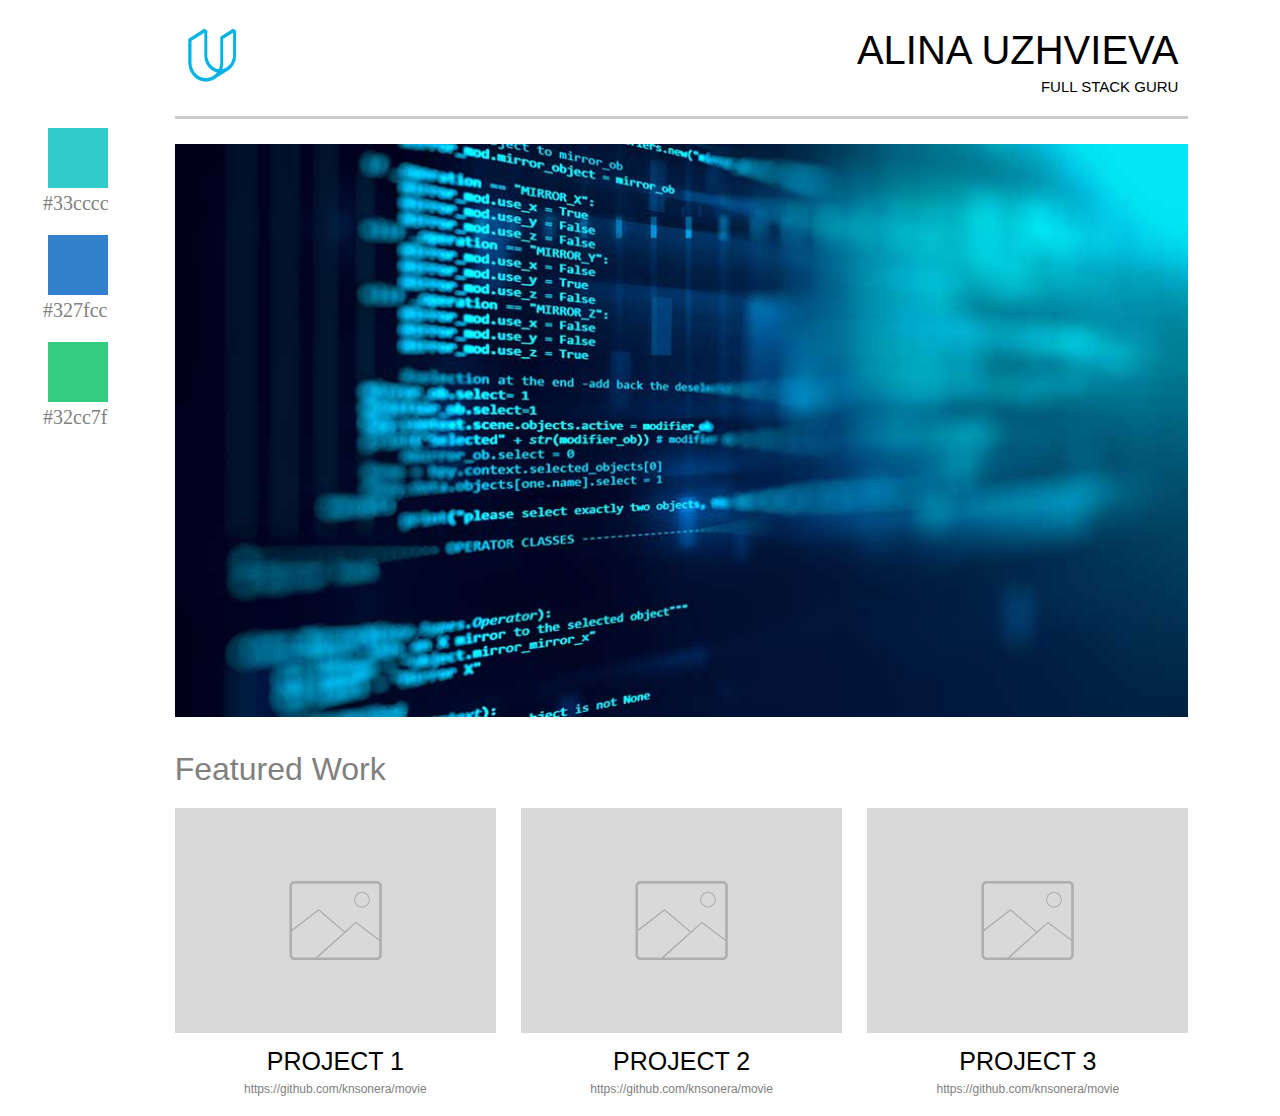
==== index.html @ fa200860 "Initial Commit" ====
<!DOCTYPE html>
<html>
<head>
  <meta charset="utf-8">
  <meta http-equiv="X-UA-Compatible" content="IE=edge">
  <meta name="viewport" content="width=device-width,initial-scale=1">
  <title>Portfolio</title>
  <link href="https://fonts.googleapis.com/css?family=Roboto:300,400,500" rel="stylesheet" type="text/css">
  <link rel="stylesheet" type="text/css" href="css/style.css">
  <link rel="stylesheet" type="text/css" href="css/responsive.css">
</head>
<body>
  <aside class="colors">
    <ul class="colors__inner">
      <li class="colors__next">
        <img class="colors__next__image" src="images/cyan.png">
        <span class="colors__next__code">#33cccc</span>
      </li>
      <li class="colors__next">
        <img class="colors__next__image" src="images/blue.png">
        <span class="colors__next__code">#327fcc</span>
      </li>
      <li class="colors__next">
        <img class="colors__next__image" src="images/green.png">
        <span class="colors__next__code">#32cc7f</span>
      </li>
    </ul>
  </aside>
  <main>
    <header>
      <div class="header__inner">
        <img class="header__logo" src="images/udacity_mark.png">
        <div class="header__title">
          <h1 class="header__fullname">Alina Uzhvieva</h1>
          <h4 class="header__jobtitle">Full Stack Guru</h4>
        </div>
      </div>
    </div>
    </header>
    <hr>
    <figure>
      <img class="main__image" src="images/coding.jpg">
    </figure>
    <section class="featured">
      <h3 class="featured__title">Featured Work</h3>
      <div class="featured__grid">
        <div class="featured__tile__first">
          <img class="featured__tile__image" src="images/placeholder_image.png">
          <h2 class="featured__tile__name">Project 1</h2>
          <p class="featured__tile__url">
            <a href="https://github.com/knsonera/movie">
              https://github.com/knsonera/movie
            </a>
          </p>
        </div>
        <div class=featured__tile>
          <img class="featured__tile__image" src="images/placeholder_image.png">
          <h2 class="featured__tile__name">Project 2</h2>
          <p class="featured__tile__url">
            <a href="https://github.com/knsonera/movie">
              https://github.com/knsonera/movie
            </a>
          </p>
        </div>
        <div class=featured__tile>
          <img class="featured__tile__image" src="images/placeholder_image.png">
          <h2 class="featured__tile__name">Project 3</h2>
          <p class="featured__tile__url">
            <a href="https://github.com/knsonera/movie">
              https://github.com/knsonera/movie
            </a>
          </p>
        </div>
      </div>
    </section>
  </main>
  <footer></footer>
</body>
</html>
---- css/style.css ----
body {
  width: 99%;
  display: flex;
  flex-wrap: wrap;
}

h1, h2, h3, h4, h5 {
  margin: 0;
  width: 100%;
}

section, div, main, figure {
  box-sizing: border-box;
}

header {
  height: 100px;
}

main {
  width:80%;
}

figure {
  margin: 0;
}

ul {
  list-style: none;
  padding: 0;
  margin: 0;
}

hr {
  display: block;
  height: 5px;
  border: 0;
  border-top: 3px solid #ccc;
  padding: 0;
  margin-bottom: 20px;
  clear: both;
}

a {
  text-decoration: none;
  color: grey;
}

a:hover {
  cursor: pointer;
}

.colors {
  height: 100%;
  width: 10%;
  float:right;
  z-index: 1;
  top: 0;
  left: 0;
  padding-top: 120px;
  margin-left: 30px;
  margin-right: 10px;
}

.colors__inner {
  display: block;
}

.colors__next {
  margin-bottom: 20px;
}

.colors__next__image {
  width: 60px;
  height: 60px;
  margin-left: 10px;
}

.colors__next__code {
  display: block;
  margin-left: 5px;
  font-size: 1.25em;
  color: grey;
}

.header__inner {
  width: 100%;
  display:flex;
  height:70px;
  align-items:flex-end;
  font-family:Arial;
  padding-right: 10px;
}

.header__logo {
  height: 70px;
  width: 75px;
  margin-right:auto;
  align-self: center;
  padding-top: 25px;
}

.header__title {
  margin-left:auto;
  align-self:baseline;
}

.header__fullname, .header__jobtitle {
  text-align: right;
  text-transform: uppercase;
}

.header__fullname {
  font-size: 40px;
  font-weight: lighter;
  padding-top: 20px;
}

.header__jobtitle {
  padding-top: 5px;
  font-size: 15px;
  font-weight: lighter;
}

.main__image {
  width: 100%;
}

.featured {
  width: 100%;
  margin-top: 30px;
}

.featured__title {
  display: block;
  font-size: 32px;
  color: grey;
  font-family:Arial;
  font-weight: normal;
  margin-bottom: 20px;
}

.featured__grid {
  display: flex;
  overflow: auto;
}

.featured__tile {
  display: inline-block;
  width: calc((100%-50px)/3);
  margin-left: 25px;
  flex-grow: 1;
}

.featured__tile__first {
  display: inline-block;
  width: calc((100%-20px)/3);
  margin-left: 0;
  flex-grow: 1;
}

.featured__tile__image {
  width: 100%;
}

.featured__tile__name {
  padding-top: 10px;
  font-size: 25px;
  text-align: center;
  text-transform: uppercase;
  font-family:Arial;
  font-weight: lighter;
}

.featured__tile__url {
  text-align: center;
  margin-top: 0.5em;
  font-family:Arial;
  font-weight: lighter;
  text-decoration: none;
  font-size: 12px;
}
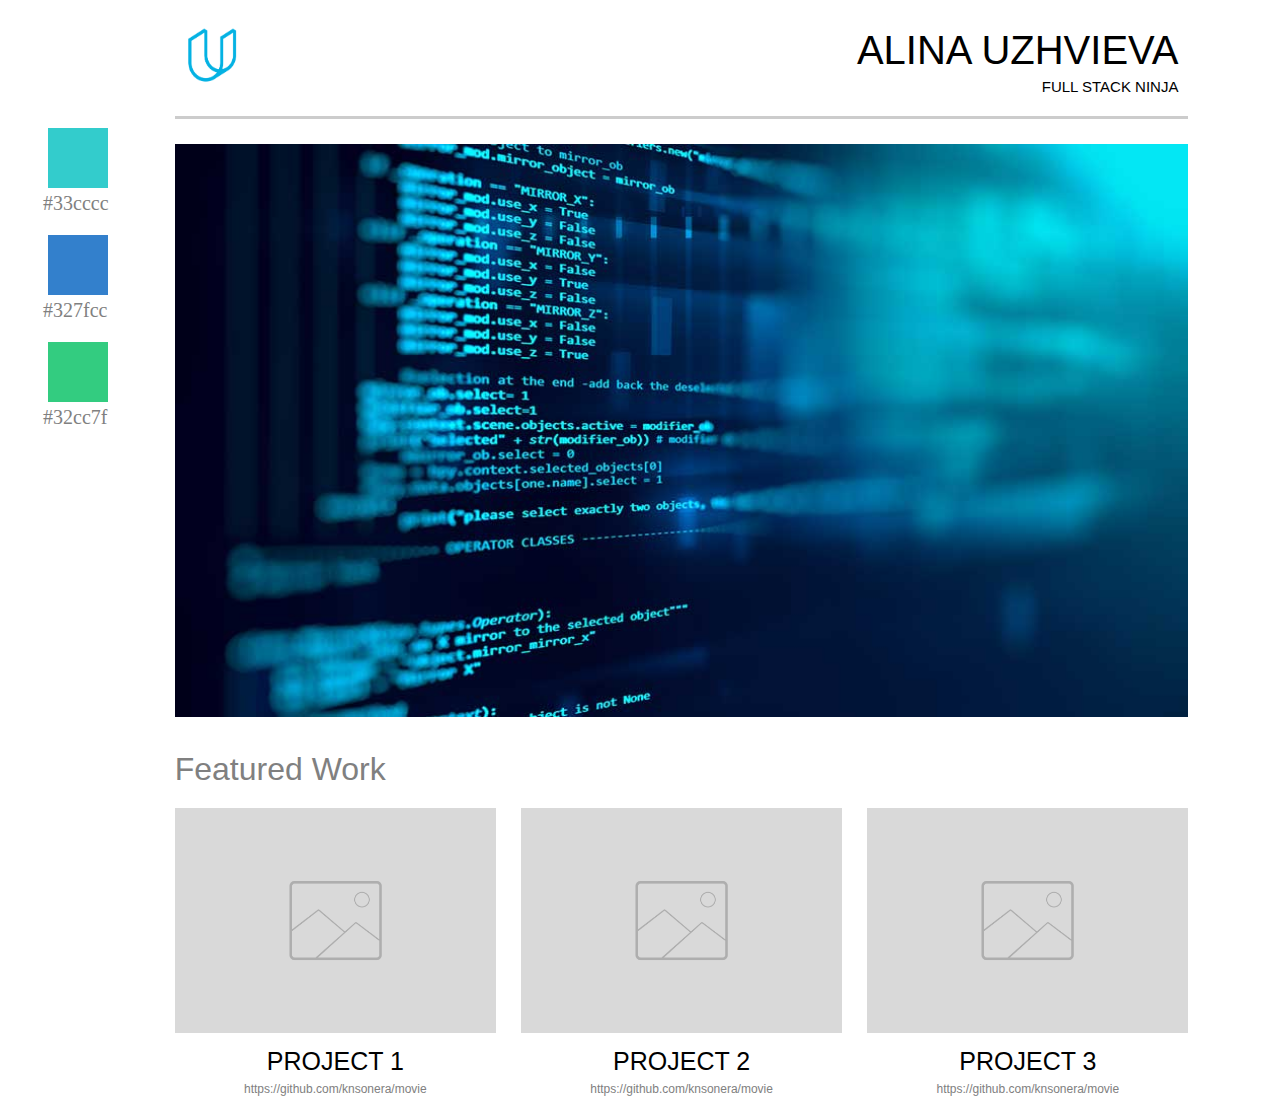
==== commit 9725f326: "fix: html/css validator warnings and errors" ====
--- a/index.html
+++ b/index.html
@@ -1,11 +1,12 @@
 <!DOCTYPE html>
-<html>
+<html lang="en">
 <head>
   <meta charset="utf-8">
   <meta http-equiv="X-UA-Compatible" content="IE=edge">
   <meta name="viewport" content="width=device-width,initial-scale=1">
   <title>Portfolio</title>
-  <link href="https://fonts.googleapis.com/css?family=Roboto:300,400,500" rel="stylesheet" type="text/css">
+  <link href="https://fonts.googleapis.com/css?family=Roboto:300,400,500"
+    rel="stylesheet" type="text/css">
   <link rel="stylesheet" type="text/css" href="css/style.css">
   <link rel="stylesheet" type="text/css" href="css/responsive.css">
 </head>
@@ -13,15 +14,15 @@
   <aside class="colors">
     <ul class="colors__inner">
       <li class="colors__next">
-        <img class="colors__next__image" src="images/cyan.png">
+        <img class="colors__next__image" src="images/cyan.png" alt="Cyan">
         <span class="colors__next__code">#33cccc</span>
       </li>
       <li class="colors__next">
-        <img class="colors__next__image" src="images/blue.png">
+        <img class="colors__next__image" src="images/blue.png" alt="Blue">
         <span class="colors__next__code">#327fcc</span>
       </li>
       <li class="colors__next">
-        <img class="colors__next__image" src="images/green.png">
+        <img class="colors__next__image" src="images/green.png" alt="Green">
         <span class="colors__next__code">#32cc7f</span>
       </li>
     </ul>
@@ -29,23 +30,23 @@
   <main>
     <header>
       <div class="header__inner">
-        <img class="header__logo" src="images/udacity_mark.png">
+        <img class="header__logo" src="images/udacity_mark.png" alt="Udacity">
         <div class="header__title">
           <h1 class="header__fullname">Alina Uzhvieva</h1>
-          <h4 class="header__jobtitle">Full Stack Guru</h4>
+          <h4 class="header__jobtitle">Full Stack Ninja</h4>
         </div>
       </div>
-    </div>
     </header>
     <hr>
     <figure>
-      <img class="main__image" src="images/coding.jpg">
+      <img class="main__image" src="images/coding.jpg" alt="Coding Image">
     </figure>
     <section class="featured">
       <h3 class="featured__title">Featured Work</h3>
       <div class="featured__grid">
         <div class="featured__tile__first">
-          <img class="featured__tile__image" src="images/placeholder_image.png">
+          <img class="featured__tile__image" src="images/placeholder_image.png"
+            alt="Project 1">
           <h2 class="featured__tile__name">Project 1</h2>
           <p class="featured__tile__url">
             <a href="https://github.com/knsonera/movie">
@@ -54,7 +55,8 @@
           </p>
         </div>
         <div class=featured__tile>
-          <img class="featured__tile__image" src="images/placeholder_image.png">
+          <img class="featured__tile__image" src="images/placeholder_image.png"
+            alt="Project 2">
           <h2 class="featured__tile__name">Project 2</h2>
           <p class="featured__tile__url">
             <a href="https://github.com/knsonera/movie">
@@ -63,7 +65,8 @@
           </p>
         </div>
         <div class=featured__tile>
-          <img class="featured__tile__image" src="images/placeholder_image.png">
+          <img class="featured__tile__image" src="images/placeholder_image.png"
+            alt="Project 3">
           <h2 class="featured__tile__name">Project 3</h2>
           <p class="featured__tile__url">
             <a href="https://github.com/knsonera/movie">
--- a/css/style.css
+++ b/css/style.css
@@ -147,14 +147,14 @@
 
 .featured__tile {
   display: inline-block;
-  width: calc((100%-50px)/3);
+  width: 30%;
   margin-left: 25px;
   flex-grow: 1;
 }
 
 .featured__tile__first {
   display: inline-block;
-  width: calc((100%-20px)/3);
+  width: 30%;
   margin-left: 0;
   flex-grow: 1;
 }
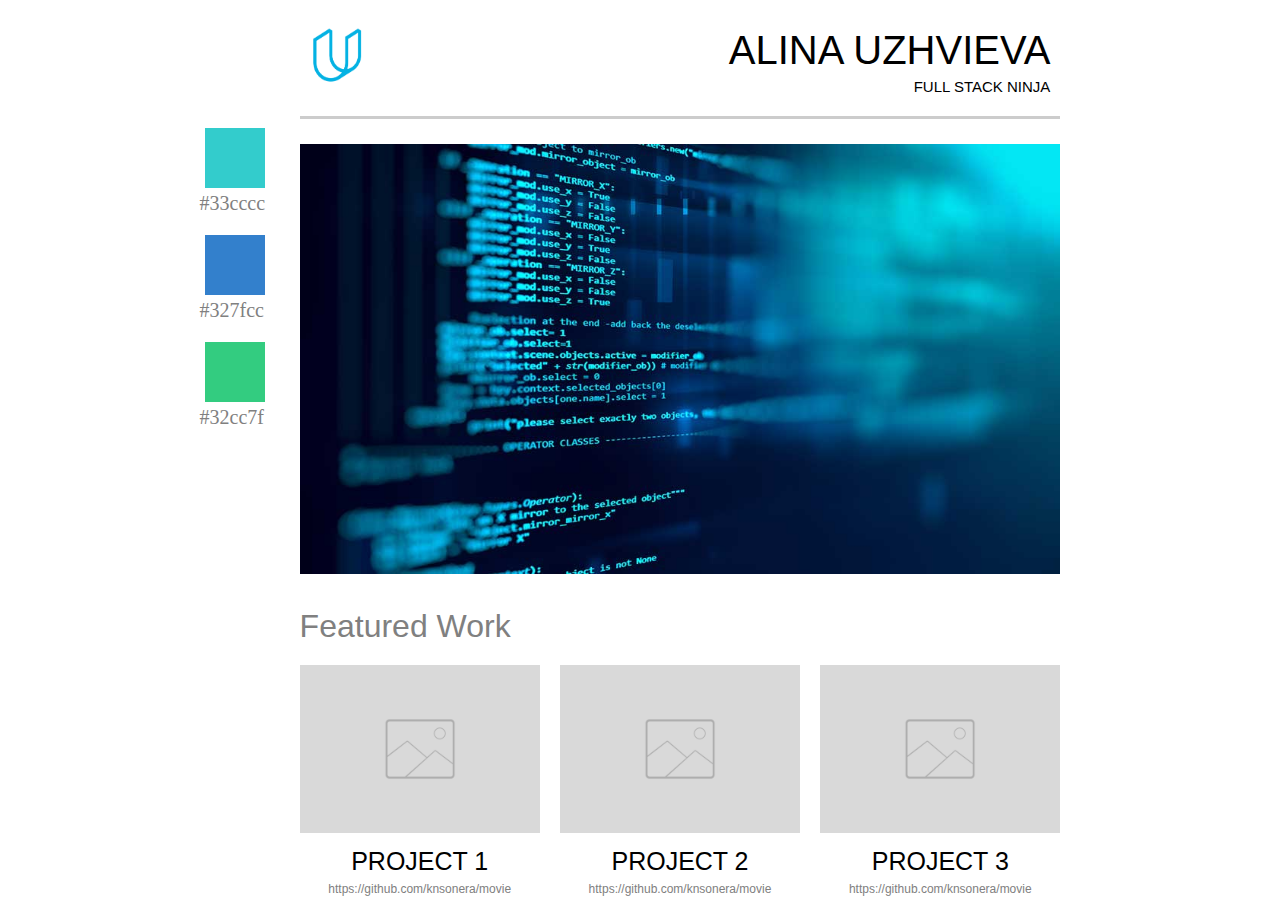
==== commit 2d3b7f3a: "added comments to stylesheets" ====
--- a/index.html
+++ b/index.html
@@ -1,5 +1,6 @@
 <!DOCTYPE html>
 <html lang="en">
+
 <head>
   <meta charset="utf-8">
   <meta http-equiv="X-UA-Compatible" content="IE=edge">
@@ -10,6 +11,7 @@
   <link rel="stylesheet" type="text/css" href="css/style.css">
   <link rel="stylesheet" type="text/css" href="css/responsive.css">
 </head>
+
 <body>
   <aside class="colors">
     <ul class="colors__inner">
@@ -27,6 +29,7 @@
       </li>
     </ul>
   </aside>
+
   <main>
     <header>
       <div class="header__inner">
@@ -37,10 +40,13 @@
         </div>
       </div>
     </header>
+
     <hr>
+
     <figure>
       <img class="main__image" src="images/coding.jpg" alt="Coding Image">
     </figure>
+
     <section class="featured">
       <h3 class="featured__title">Featured Work</h3>
       <div class="featured__grid">
@@ -76,7 +82,7 @@
         </div>
       </div>
     </section>
+
   </main>
-  <footer></footer>
 </body>
 </html>
--- a/css/style.css
+++ b/css/style.css
@@ -1,3 +1,9 @@
+/*
+ *
+ * Basic tag styles
+ *
+ */
+
 body {
   width: 99%;
   display: flex;
@@ -9,7 +15,7 @@
   width: 100%;
 }
 
-section, div, main, figure {
+section, div, main, figure, aside {
   box-sizing: border-box;
 }
 
@@ -50,20 +56,26 @@
   cursor: pointer;
 }
 
+/*
+ *
+ * Sidebar with RGB-colors
+ *
+ */
+
 .colors {
   height: 100%;
-  width: 10%;
+  width: 10%; /*Splitting space between sidebar and main section*/
   float:right;
   z-index: 1;
   top: 0;
   left: 0;
-  padding-top: 120px;
+  padding-top: 120px; /*Aligning with main section*/
   margin-left: 30px;
   margin-right: 10px;
 }
 
 .colors__inner {
-  display: block;
+  display: inline-block;
 }
 
 .colors__next {
@@ -83,11 +95,17 @@
   color: grey;
 }
 
+/*
+ *
+ * Header
+ *
+ */
+
 .header__inner {
   width: 100%;
   display:flex;
   height:70px;
-  align-items:flex-end;
+  align-items:flex-end; /*Title positioned at the right side of header*/
   font-family:Arial;
   padding-right: 10px;
 }
@@ -126,6 +144,12 @@
   width: 100%;
 }
 
+/*
+ *
+ * Featured projects
+ *
+ */
+
 .featured {
   width: 100%;
   margin-top: 30px;
@@ -140,22 +164,28 @@
   margin-bottom: 20px;
 }
 
+/*
+ *
+ * Featured project tiles
+ *
+ */
+
 .featured__grid {
-  display: flex;
+  display: flex; /*Three projects in a row*/
   overflow: auto;
 }
 
 .featured__tile {
   display: inline-block;
   width: 30%;
-  margin-left: 25px;
+  margin-left: 20px; /*Margin added to make some space between projects*/
   flex-grow: 1;
 }
 
 .featured__tile__first {
   display: inline-block;
   width: 30%;
-  margin-left: 0;
+  margin-left: 0; /*No margin before the first project*/
   flex-grow: 1;
 }
 
--- a/css/responsive.css
+++ b/css/responsive.css
@@ -0,0 +1,203 @@
+/*
+ *
+ * Mobile:
+ * - switched sidebar and main section for better look
+ * - small fonts
+ * - small icons
+ * - featured projects in one column
+ *
+ */
+
+@media screen and (max-width:600px)  {
+  main {
+    width:85%;
+  }
+
+  header {
+    height: 75px;
+  }
+
+  hr {
+    height: 3px;
+    margin-bottom: 10px;
+  }
+
+  .header {
+    width: 100%;
+    order: 0;
+  }
+
+  .header__fullname {
+    font-size: 25px;
+  }
+
+  .header__jobtitle {
+    font-size: 16px;
+  }
+
+  .colors {
+    order: 2;
+    height: 60px;
+    width: 13%;
+    padding-top: 100px;
+    margin-left: 0;
+    margin-right: 0;
+  }
+
+  .colors__next {
+    margin-bottom: 5px;
+  }
+
+  .colors__next__image {
+    width: 40px;
+    height: 40px;
+  }
+
+  .colors__next__code {
+    font-size: 14px;
+  }
+
+  .featured {
+    order: 1;
+    margin-top: 10px;
+  }
+
+  .featured__title {
+    padding-left: 10px;
+    font-size: 20px;
+    margin-bottom: 5px;
+  }
+
+  .featured__grid {
+    display: inline-block;
+  }
+
+  .featured__tile {
+    width: 100%;
+    margin-left: 0;
+  }
+
+  .featured__tile__first {
+    width: 100%;
+  }
+
+  .featured__tile__name {
+    font-size: 18px;
+    padding-top: 5px;
+  }
+
+  .featured__tile__url {
+    margin-top: 3px;
+  }
+}
+
+/*
+ *
+ * Tablet:
+ * - sidebar on the left
+ * - featured projects two in a row, two rows
+ * - adjusted fonts
+ * - adjusted icons
+ * - adjusted margins and paddings
+ *
+ */
+
+@media screen and (min-width:601px) and (max-width:900px)  {
+  .header__fullname {
+    font-size: 36px;
+  }
+
+  .header__jobtitle {
+    font-size: 18px;
+  }
+
+  .header__logo {
+    padding-top: 25px;
+  }
+
+  .colors {
+    width: 13%;
+    padding-top: 125px;
+    margin-left: 10px;
+    margin-right: 0;
+  }
+
+  .colors__next__image {
+    width: 50px;
+    height: 50px;
+  }
+
+  .colors__next__code {
+    font-size: 16px;
+  }
+
+  .featured {
+    margin-top: 10px;
+  }
+
+  .featured__title {
+    padding-left: 10px;
+    font-size: 28px;
+    margin-bottom: 10px;
+  }
+
+  .featured__tile {
+    margin-left: 15px;
+  }
+
+  .featured__tile__name {
+    font-size: 22px;
+    padding-top: 5px;
+  }
+
+  .featured__tile__url {
+    margin-top: 3px;
+  }
+
+  .featured__grid {
+    width: 100%;
+    display: inline-block;
+  }
+
+  .featured__tile {
+    width: 49.5%;
+    display: inline-block;
+    margin-left: 0;
+  }
+
+  .featured__tile__first {
+    width: 49.5%;
+    display: inline-block;
+  }
+}
+
+/* Minor breakpoint: slightly bigger icons and fonts */
+
+@media screen and (min-width:760px) {
+  .colors__next__image {
+    width: 60px;
+    height: 60px;
+  }
+
+  .colors__next__code {
+    font-size: 20px;
+  }
+}
+
+/*
+ *
+ * Desktop:
+ * - replicated design mockup
+ * - large fonts
+ * - large images and icons
+ * - automatic left and right margins after width: 951px 
+ *
+ */
+
+@media screen and (min-width:951px) {
+  body {
+    width: 951px;
+    margin-left: auto;
+    margin-right: auto;
+  }
+}
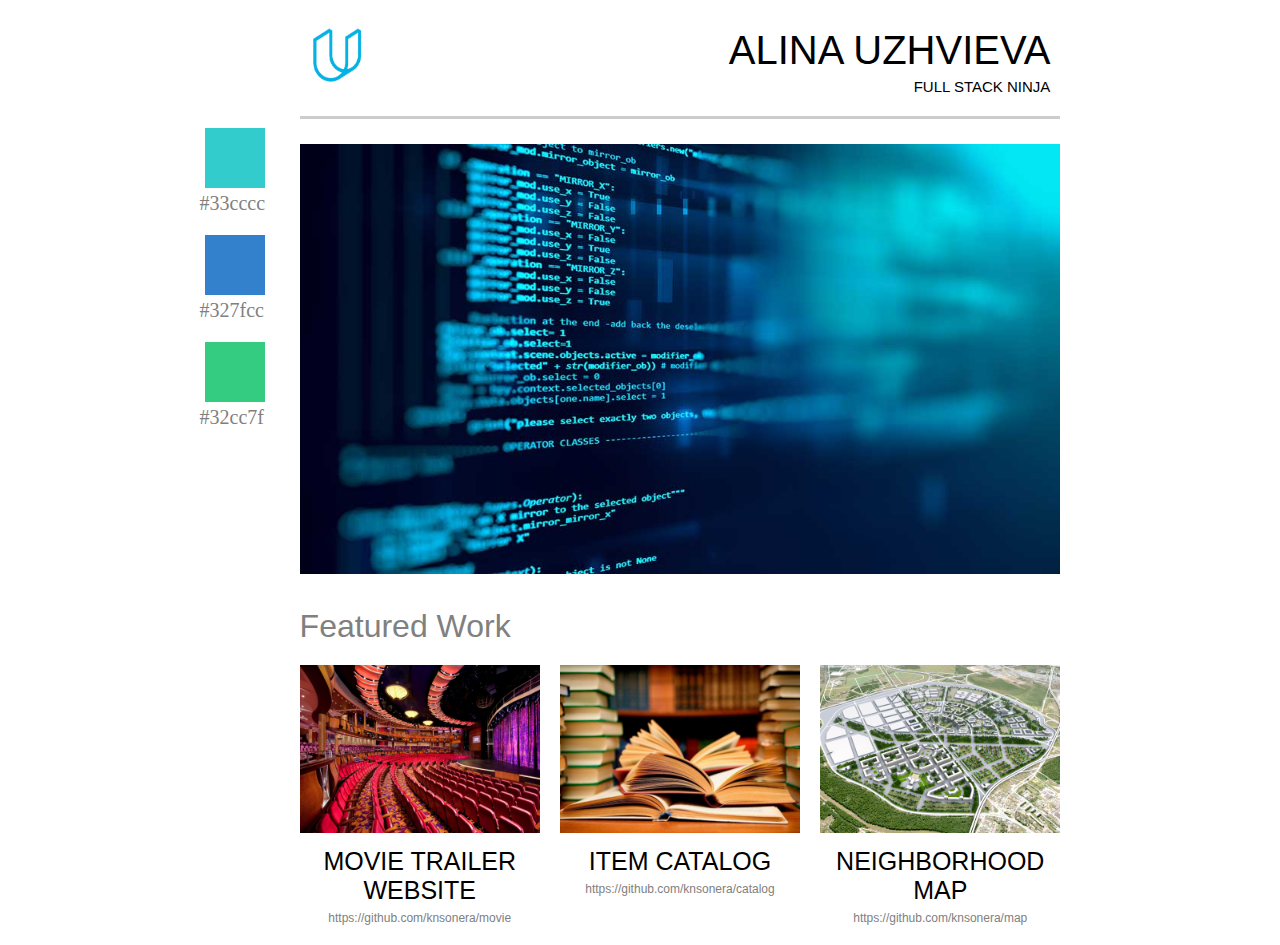
==== commit b2800293: "new project images and info" ====
--- a/index.html
+++ b/index.html
@@ -51,9 +51,9 @@
       <h3 class="featured__title">Featured Work</h3>
       <div class="featured__grid">
         <div class="featured__tile__first">
-          <img class="featured__tile__image" src="images/placeholder_image.png"
+          <img class="featured__tile__image" src="images/movie.jpg"
             alt="Project 1">
-          <h2 class="featured__tile__name">Project 1</h2>
+          <h2 class="featured__tile__name">Movie Trailer Website</h2>
           <p class="featured__tile__url">
             <a href="https://github.com/knsonera/movie">
               https://github.com/knsonera/movie
@@ -61,22 +61,22 @@
           </p>
         </div>
         <div class=featured__tile>
-          <img class="featured__tile__image" src="images/placeholder_image.png"
+          <img class="featured__tile__image" src="images/catalog.jpg"
             alt="Project 2">
-          <h2 class="featured__tile__name">Project 2</h2>
+          <h2 class="featured__tile__name">Item Catalog</h2>
           <p class="featured__tile__url">
-            <a href="https://github.com/knsonera/movie">
-              https://github.com/knsonera/movie
+            <a href="https://github.com/knsonera/catalog">
+              https://github.com/knsonera/catalog
             </a>
           </p>
         </div>
         <div class=featured__tile>
-          <img class="featured__tile__image" src="images/placeholder_image.png"
+          <img class="featured__tile__image" src="images/neighborhood.jpg"
             alt="Project 3">
-          <h2 class="featured__tile__name">Project 3</h2>
+          <h2 class="featured__tile__name">Neighborhood Map</h2>
           <p class="featured__tile__url">
-            <a href="https://github.com/knsonera/movie">
-              https://github.com/knsonera/movie
+            <a href="https://github.com/knsonera/map">
+              https://github.com/knsonera/map
             </a>
           </p>
         </div>
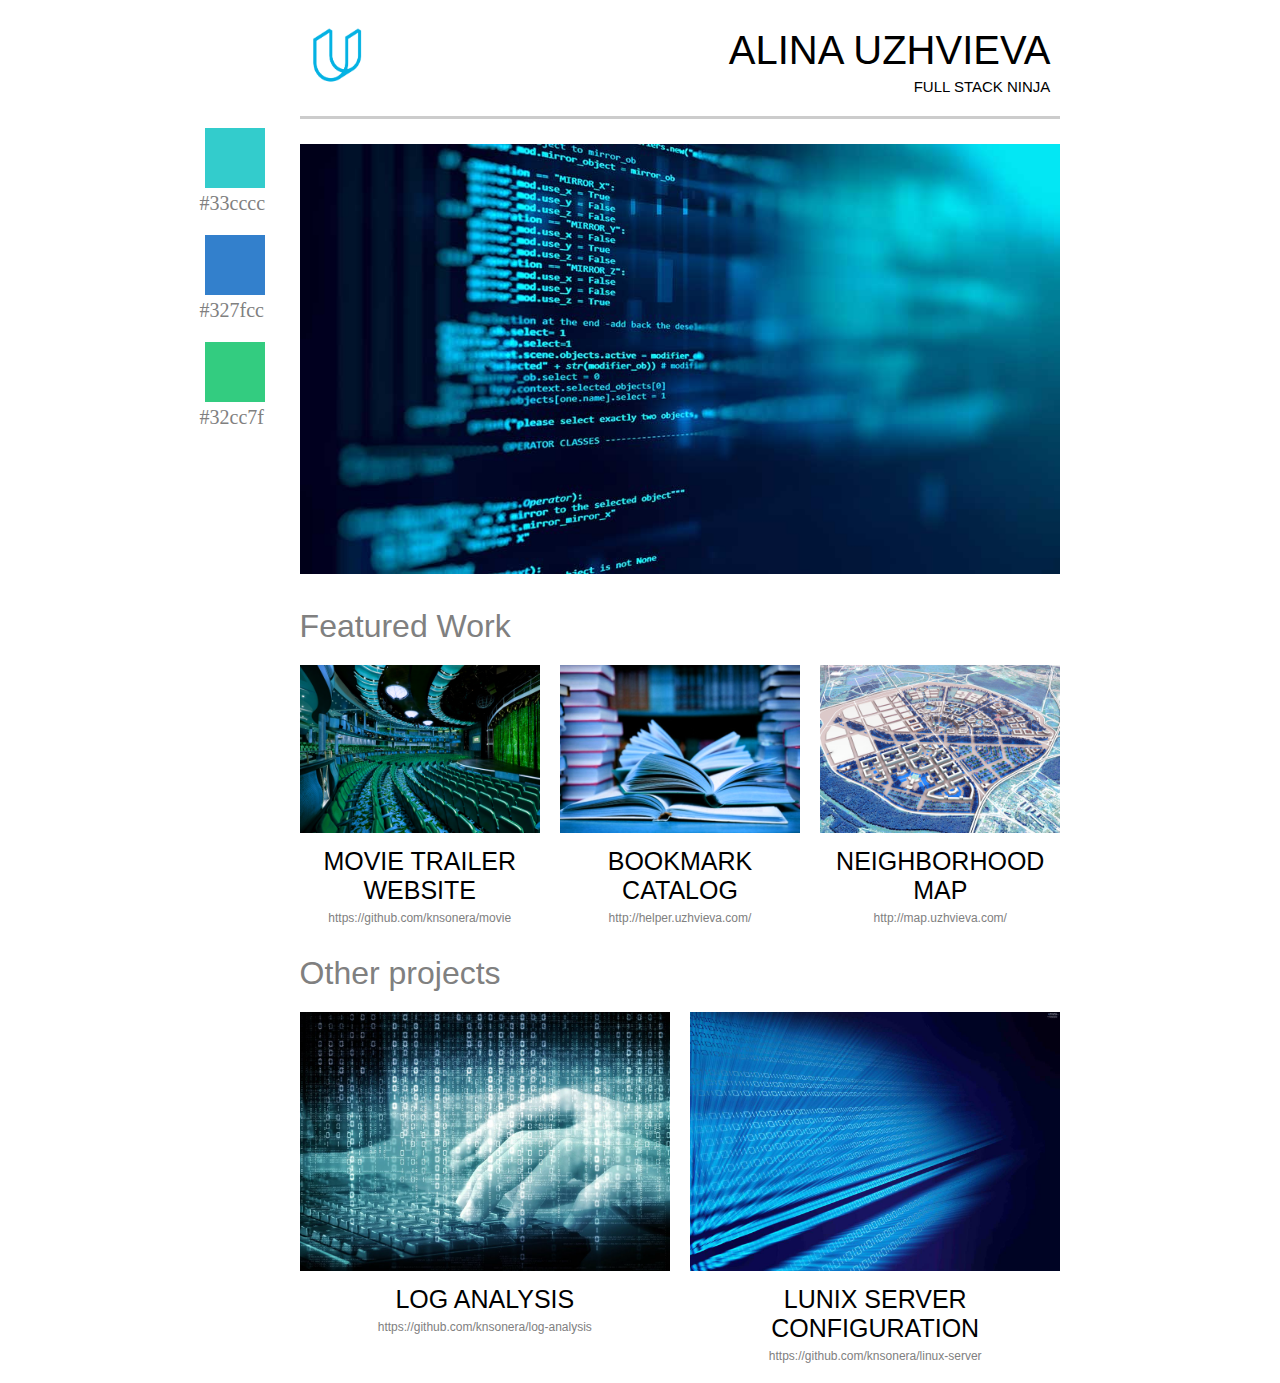
==== commit ab6f0b83: "added new projects and images" ====
--- a/index.html
+++ b/index.html
@@ -51,7 +51,7 @@
       <h3 class="featured__title">Featured Work</h3>
       <div class="featured__grid">
         <div class="featured__tile__first">
-          <img class="featured__tile__image" src="images/movie.jpg"
+          <img class="featured__tile__image" src="images/movie.png"
             alt="Project 1">
           <h2 class="featured__tile__name">Movie Trailer Website</h2>
           <p class="featured__tile__url">
@@ -61,22 +61,46 @@
           </p>
         </div>
         <div class=featured__tile>
-          <img class="featured__tile__image" src="images/catalog.jpg"
+          <img class="featured__tile__image" src="images/catalog.png"
             alt="Project 2">
-          <h2 class="featured__tile__name">Item Catalog</h2>
+          <h2 class="featured__tile__name">Bookmark Catalog</h2>
           <p class="featured__tile__url">
-            <a href="https://github.com/knsonera/catalog">
-              https://github.com/knsonera/catalog
+            <a href="http://helper.uzhvieva.com/">
+              http://helper.uzhvieva.com/
             </a>
           </p>
         </div>
         <div class=featured__tile>
-          <img class="featured__tile__image" src="images/neighborhood.jpg"
+          <img class="featured__tile__image" src="images/neighborhood.png"
             alt="Project 3">
           <h2 class="featured__tile__name">Neighborhood Map</h2>
           <p class="featured__tile__url">
-            <a href="https://github.com/knsonera/map">
-              https://github.com/knsonera/map
+            <a href="http://map.uzhvieva.com/">
+              http://map.uzhvieva.com/
+            </a>
+          </p>
+        </div>
+      </div>
+      <br>
+      <h3 class="featured__title">Other projects</h3>
+      <div class="featured__grid">
+        <div class="featured__tile__first">
+          <img class="featured__tile__image" src="images/code1.png"
+            alt="Project 1">
+          <h2 class="featured__tile__name">Log Analysis</h2>
+          <p class="featured__tile__url">
+            <a href="https://github.com/knsonera/log-analysis">
+              https://github.com/knsonera/log-analysis
+            </a>
+          </p>
+        </div>
+        <div class="featured__tile">
+          <img class="featured__tile__image" src="images/code2.png"
+            alt="Project 1">
+          <h2 class="featured__tile__name">Lunix Server Configuration</h2>
+          <p class="featured__tile__url">
+            <a href="https://github.com/knsonera/linux-server">
+              https://github.com/knsonera/linux-server
             </a>
           </p>
         </div>
